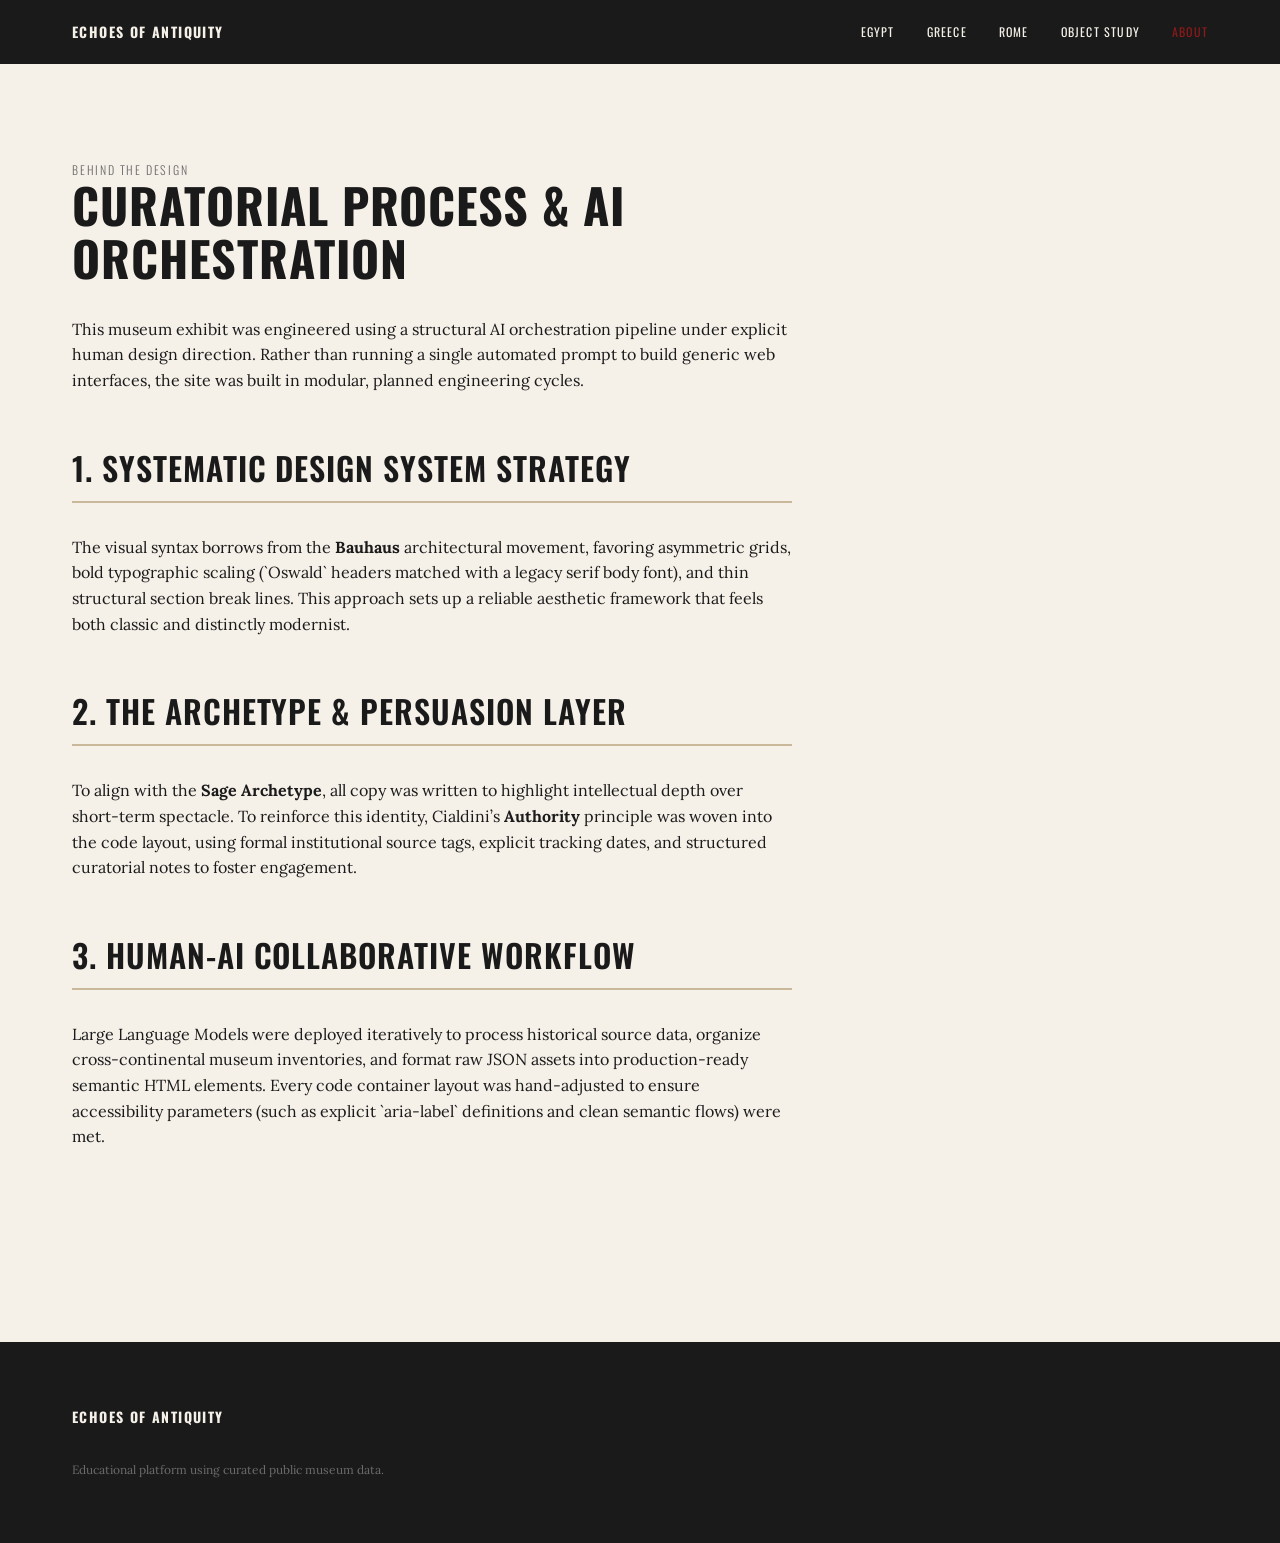
==== about.html @ 0a3157e3 "Add About page with curatorial process details This file contains the HTML structure for the 'About'" ====
<!DOCTYPE html>
<html lang="en">
<head>
  <meta charset="UTF-8" />
  <meta name="viewport" content="width=device-width, initial-scale=1.0" />
  <title>Curatorial Process & Methodologies — Echoes of Antiquity</title>
  <link rel="preconnect" href="https://fonts.googleapis.com" />
  <link rel="preconnect" href="https://fonts.gstatic.com" crossorigin />
  <link href="https://fonts.googleapis.com/css2?family=Oswald:wght@300;400;600;700&family=Lora:ital,wght@0,400;0,700;1,400&display=swap" rel="stylesheet" />
  <link rel="stylesheet" href="styles.css" />
</head>
<body>

  <nav class="site-nav" aria-label="Main navigation">
    <div class="container nav-inner">
      <a href="index.html" class="nav-logo">Echoes of Antiquity</a>
      <ul class="nav-links" role="list">
        <li><a href="egypt.html">Egypt</a></li>
        <li><a href="greece.html">Greece</a></li>
        <li><a href="rome.html">Rome</a></li>
        <li><a href="artifact.html">Object Study</a></li>
        <li><a href="about.html" aria-current="page">About</a></li>
      </ul>
    </div>
  </nav>

  <main class="container" style="padding-block: var(--space-12);">
    <article class="prose-block">
      <p class="wing-card-label">Behind the Design</p>
      <h1 class="hero-headline" style="font-size: var(--text-3xl); margin-bottom: var(--space-4);">Curatorial Process & AI Orchestration</h1>
      
      <p>
        This museum exhibit was engineered using a structural AI orchestration pipeline under explicit human design direction. Rather than running a single automated prompt to build generic web interfaces, the site was built in modular, planned engineering cycles.
      </p>

      <h2 class="section-heading" style="margin-top: var(--space-6);">1. Systematic Design System Strategy</h2>
      <p>
        The visual syntax borrows from the <strong>Bauhaus</strong> architectural movement, favoring asymmetric grids, bold typographic scaling (`Oswald` headers matched with a legacy serif body font), and thin structural section break lines. This approach sets up a reliable aesthetic framework that feels both classic and distinctly modernist.
      </p>

      <h2 class="section-heading" style="margin-top: var(--space-6);">2. The Archetype & Persuasion Layer</h2>
      <p>
        To align with the <strong>Sage Archetype</strong>, all copy was written to highlight intellectual depth over short-term spectacle. To reinforce this identity, Cialdini’s <strong>Authority</strong> principle was woven into the code layout, using formal institutional source tags, explicit tracking dates, and structured curatorial notes to foster engagement.
      </p>

      <h2 class="section-heading" style="margin-top: var(--space-6);">3. Human-AI Collaborative Workflow</h2>
      <p>
        Large Language Models were deployed iteratively to process historical source data, organize cross-continental museum inventories, and format raw JSON assets into production-ready semantic HTML elements. Every code container layout was hand-adjusted to ensure accessibility parameters (such as explicit `aria-label` definitions and clean semantic flows) were met.
      </p>
    </article>
  </main>

  <footer class="site-footer">
    <div class="container footer-inner">
      <p class="footer-name">Echoes of Antiquity</p>
      <p class="footer-disclaimer">Educational platform using curated public museum data.</p>
    </div>
  </footer>

</body>
</html>
---- styles.css ----
/* ================================================================
   Echoes of Antiquity — styles.css
   Bauhaus Design System | Sage Brand | Authority Persuasion
   ================================================================ */

/* ================================================================
   1. DESIGN TOKENS
   ================================================================ */
:root {
  /* Colors */
  --color-background:  #F5F0E8;
  --color-surface:     #FFFFFF;
  --color-primary:     #1A1A1A;
  --color-secondary:   #5C4B32;
  --color-accent:      #8B1A1A;
  --color-rule:        #C9B99A;
  --color-muted:       #6B6B6B;

  /* Type scale */
  --text-xs:    0.75rem;
  --text-sm:    0.875rem;
  --text-base:  1rem;
  --text-lg:    1.25rem;
  --text-xl:    1.5rem;
  --text-2xl:   2rem;
  --text-3xl:   3rem;
  --text-hero:  5rem;

  /* Line heights */
  --leading-tight:  1.1;
  --leading-snug:   1.3;
  --leading-normal: 1.6;
  --leading-loose:  1.8;

  /* Spacing */
  --space-1:   0.5rem;
  --space-2:   1rem;
  --space-3:   1.5rem;
  --space-4:   2rem;
  --space-6:   3rem;
  --space-8:   4rem;
  --space-12:  6rem;
  --space-16:  8rem;
}

/* ================================================================
   2. RESET & BASE
   ================================================================ */
*, *::before, *::after {
  box-sizing: border-box;
  margin: 0;
  padding: 0;
}

html {
  scroll-behavior: smooth;
}

body {
  background-color: var(--color-background);
  color: var(--color-primary);
  font-family: 'Lora', Georgia, serif;
  font-size: var(--text-base);
  line-height: var(--leading-normal);
}

img {
  display: block;
  max-width: 100%;
}

a {
  color: inherit;
  text-decoration: none;
}

ul[role="list"] {
  list-style: none;
}

hr {
  border: none;
  border-top: 1px solid var(--color-rule);
  margin-block: var(--space-6);
}

/* ================================================================
   3. LAYOUT — Container & Grid
   ================================================================ */
.container {
  width: 100%;
  max-width: 1200px;
  margin-inline: auto;
  padding-inline: var(--space-4);
}

/* ================================================================
   4. NAVIGATION
   ================================================================ */
.site-nav {
  background-color: var(--color-primary);
  position: sticky;
  top: 0;
  z-index: 100;
}

.nav-inner {
  display: flex;
  align-items: center;
  justify-content: space-between;
  height: 64px;
}

.nav-logo {
  font-family: 'Oswald', sans-serif;
  font-weight: 700;
  font-size: var(--text-sm);
  letter-spacing: 0.1em;
  text-transform: uppercase;
  color: var(--color-background);
}

.nav-links {
  display: flex;
  gap: var(--space-4);
}

.nav-links a {
  font-family: 'Oswald', sans-serif;
  font-weight: 400;
  font-size: var(--text-xs);
  letter-spacing: 0.1em;
  text-transform: uppercase;
  color: var(--color-background);
  transition: color 0.2s;
}

.nav-links a:hover,
.nav-links a[aria-current="page"] {
  color: var(--color-accent);
}

/* ================================================================
   5. HERO
   ================================================================ */
.hero {
  background-color: var(--color-background);
  border-bottom: 2px solid var(--color-accent);
  padding-top: var(--space-16);
  padding-bottom: var(--space-12);
}

.hero-inner {
  display: grid;
  grid-template-columns: 1fr;
  gap: var(--space-4);
}

.hero-headline {
  font-family: 'Oswald', sans-serif;
  font-weight: 700;
  font-size: var(--text-hero);
  line-height: var(--leading-tight);
  color: var(--color-primary);
  text-transform: uppercase;
  letter-spacing: 0.02em;
}

.hero-subhead {
  font-family: 'Lora', serif;
  font-style: italic;
  font-size: var(--text-lg);
  color: var(--color-secondary);
  max-width: 60ch;
  line-height: var(--leading-loose);
}

/* ================================================================
   6. BUTTONS
   ================================================================ */
.btn-primary {
  display: inline-block;
  font-family: 'Oswald', sans-serif;
  font-weight: 600;
  font-size: var(--text-sm);
  letter-spacing: 0.12em;
  text-transform: uppercase;
  color: var(--color-background);
  background-color: var(--color-accent);
  padding: var(--space-2) var(--space-4);
  border: 2px solid var(--color-accent);
  transition: background-color 0.2s, color 0.2s;
}

.btn-primary:hover {
  background-color: transparent;
  color: var(--color-accent);
}

.btn-secondary {
  display: inline-block;
  font-family: 'Oswald', sans-serif;
  font-weight: 400;
  font-size: var(--text-xs);
  letter-spacing: 0.12em;
  text-transform: uppercase;
  color: var(--color-primary);
  border: 1px solid var(--color-primary);
  padding: var(--space-1) var(--space-3);
  transition: background-color 0.2s, color 0.2s;
}

.btn-secondary:hover {
  background-color: var(--color-primary);
  color: var(--color-background);
}

/* ================================================================
   7. SECTION HEADINGS
   ================================================================ */
.section-heading {
  font-family: 'Oswald', sans-serif;
  font-weight: 600;
  font-size: var(--text-2xl);
  color: var(--color-primary);
  border-bottom: 2px solid var(--color-rule);
  padding-bottom: var(--space-1);
  margin-bottom: var(--space-4);
  text-transform: uppercase;
  letter-spacing: 0.03em;
}

/* ================================================================
   8. PROSE BLOCK (body copy)
   ================================================================ */
.prose-block {
  max-width: 72ch;
}

.prose-block p + p {
  margin-top: var(--space-3);
}

.section-intro {
  padding-block: var(--space-12);
}

/* ================================================================
   9. WING NAVIGATION CARDS
   ================================================================ */
.section-wings {
  padding-block: var(--space-8);
}

.wing-grid {
  display: grid;
  grid-template-columns: repeat(auto-fill, minmax(300px, 1fr));
  gap: var(--space-4);
  margin-top: var(--space-4);
}

.wing-card {
  background-color: var(--color-surface);
  border: 1px solid var(--color-rule);
  display: flex;
  flex-direction: column;
}

.wing-card-image {
  width: 100%;
  aspect-ratio: 4 / 3;
  background-color: var(--color-rule);
}

.wing-card-body {
  padding: var(--space-4);
  display: flex;
  flex-direction: column;
  gap: var(--space-2);
  flex: 1;
}

.wing-card-label {
  font-family: 'Oswald', sans-serif;
  font-weight: 300;
  font-size: var(--text-xs);
  text-transform: uppercase;
  letter-spacing: 0.15em;
  color: var(--color-muted);
}

.wing-card-title {
  font-family: 'Oswald', sans-serif;
  font-weight: 600;
  font-size: var(--text-xl);
  color: var(--color-primary);
  text-transform: uppercase;
}

.wing-card-dates {
  font-family: 'Oswald', sans-serif;
  font-weight: 300;
  font-size: var(--text-xs);
  text-transform: uppercase;
  letter-spacing: 0.1em;
  color: var(--color-muted);
}

.wing-card-desc {
  font-family: 'Lora', serif;
  font-size: var(--text-sm);
  color: var(--color-secondary);
  line-height: var(--leading-normal);
  flex: 1;
}

/* ================================================================
   10. CURATOR'S NOTE — AUTHORITY SIGNAL
   ================================================================ */
.section-curator {
  padding-block: var(--space-8);
}

.curator-note {
  border-left: 4px solid var(--color-accent);
  padding-left: var(--space-4);
  max-width: 72ch;
}

.curator-note p {
  font-family: 'Lora', serif;
  font-style: italic;
  font-size: var(--text-lg);
  color: var(--color-secondary);
  line-height: var(--leading-loose);
}

.curator-note footer {
  margin-top: var(--space-2);
}

.curator-note cite {
  font-family: 'Oswald', sans-serif;
  font-weight: 300;
  font-size: var(--text-xs);
  text-transform: uppercase;
  letter-spacing: 0.12em;
  color: var(--color-muted);
  font-style: normal;
}

/* ================================================================
   11. WING HERO BANNER (used on egypt/greece/rome pages)
   ================================================================ */
.wing-hero {
  background-color: var(--color-primary);
  border-left: 6px solid var(--color-accent);
  padding-block: var(--space-12);
}

.wing-hero-inner {
  display: flex;
  flex-direction: column;
  gap: var(--space-2);
}

.wing-hero-label {
  font-family: 'Oswald', sans-serif;
  font-weight: 300;
  font-size: var(--text-xs);
  text-transform: uppercase;
  letter-spacing: 0.2em;
  color: var(--color-rule);
}

.wing-hero-title {
  font-family: 'Oswald', sans-serif;
  font-weight: 700;
  font-size: var(--text-3xl);
  text-transform: uppercase;
  color: var(--color-background);
  line-height: var(--leading-tight);
}

.wing-hero-dates {
  font-family: 'Oswald', sans-serif;
  font-weight: 300;
  font-size: var(--text-sm);
  text-transform: uppercase;
  letter-spacing: 0.2em;
  color: var(--color-rule);
}

.wing-hero-thesis {
  font-family: 'Lora', serif;
  font-style: italic;
  font-size: var(--text-lg);
  color: var(--color-rule);
  max-width: 55ch;
  line-height: var(--leading-loose);
  margin-top: var(--space-2);
}

/* ================================================================
   12. ARTIFACT CARDS
   ================================================================ */
.artifact-grid {
  display: grid;
  grid-template-columns: repeat(auto-fill, minmax(280px, 1fr));
  gap: var(--space-4);
  margin-top: var(--space-4);
}

.artifact-card {
  background-color: var(--color-surface);
  border: 1px solid var(--color-rule);
  display: flex;
  flex-direction: column;
}

.artifact-card-image {
  width: 100%;
  aspect-ratio: 4 / 3;
  background-color: var(--color-rule);
}

.artifact-card-body {
  padding: var(--space-4);
  display: flex;
  flex-direction: column;
  gap: var(--space-1);
}

.artifact-name {
  font-family: 'Oswald', sans-serif;
  font-weight: 600;
  font-size: var(--text-xl);
  color: var(--color-primary);
}

.artifact-period {
  font-family: 'Oswald', sans-serif;
  font-weight: 300;
  font-size: var(--text-xs);
  text-transform: uppercase;
  letter-spacing: 0.12em;
  color: var(--color-muted);
}

.artifact-meta {
  font-family: 'Lora', serif;
  font-size: var(--text-sm);
  color: var(--color-secondary);
  margin-top: var(--space-1);
}

.artifact-desc {
  font-family: 'Lora', serif;
  font-size: var(--text-base);
  color: var(--color-primary);
  line-height: var(--leading-normal);
  margin-top: var(--space-2);
}

.artifact-institution {
  font-family: 'Oswald', sans-serif;
  font-weight: 300;
  font-size: var(--text-xs);
  text-transform: uppercase;
  letter-spacing: 0.1em;
  color: var(--color-muted);
  margin-top: var(--space-2);
  border-top: 1px solid var(--color-rule);
  padding-top: var(--space-2);
}

/* ================================================================
   13. FOOTER
   ================================================================ */
.site-footer {
  background-color: var(--color-primary);
  padding-block: var(--space-8);
  margin-top: var(--space-12);
}

.footer-inner {
  display: flex;
  flex-direction: column;
  gap: var(--space-4);
}

.footer-name {
  font-family: 'Oswald', sans-serif;
  font-weight: 700;
  font-size: var(--text-sm);
  text-transform: uppercase;
  letter-spacing: 0.1em;
  color: var(--color-background);
}

.footer-links {
  display: flex;
  flex-wrap: wrap;
  gap: var(--space-3);
}

.footer-links a {
  font-family: 'Oswald', sans-serif;
  font-weight: 300;
  font-size: var(--text-xs);
  text-transform: uppercase;
  letter-spacing: 0.1em;
  color: var(--color-rule);
  transition: color 0.2s;
}

.footer-links a:hover {
  color: var(--color-background);
}

.footer-disclaimer {
  font-family: 'Lora', serif;
  font-size: var(--text-xs);
  color: var(--color-muted);
  max-width: 60ch;
  line-height: var(--leading-normal);
}

/* ================================================================
   14. RESPONSIVE
   ================================================================ */
@media (max-width: 640px) {
  .hero-headline {
    font-size: var(--text-3xl);
  }

  .nav-links {
    gap: var(--space-2);
  }

  .wing-grid,
  .artifact-grid {
    grid-template-columns: 1fr;
  }

  .wing-hero-title {
    font-size: var(--text-2xl);
  }
}
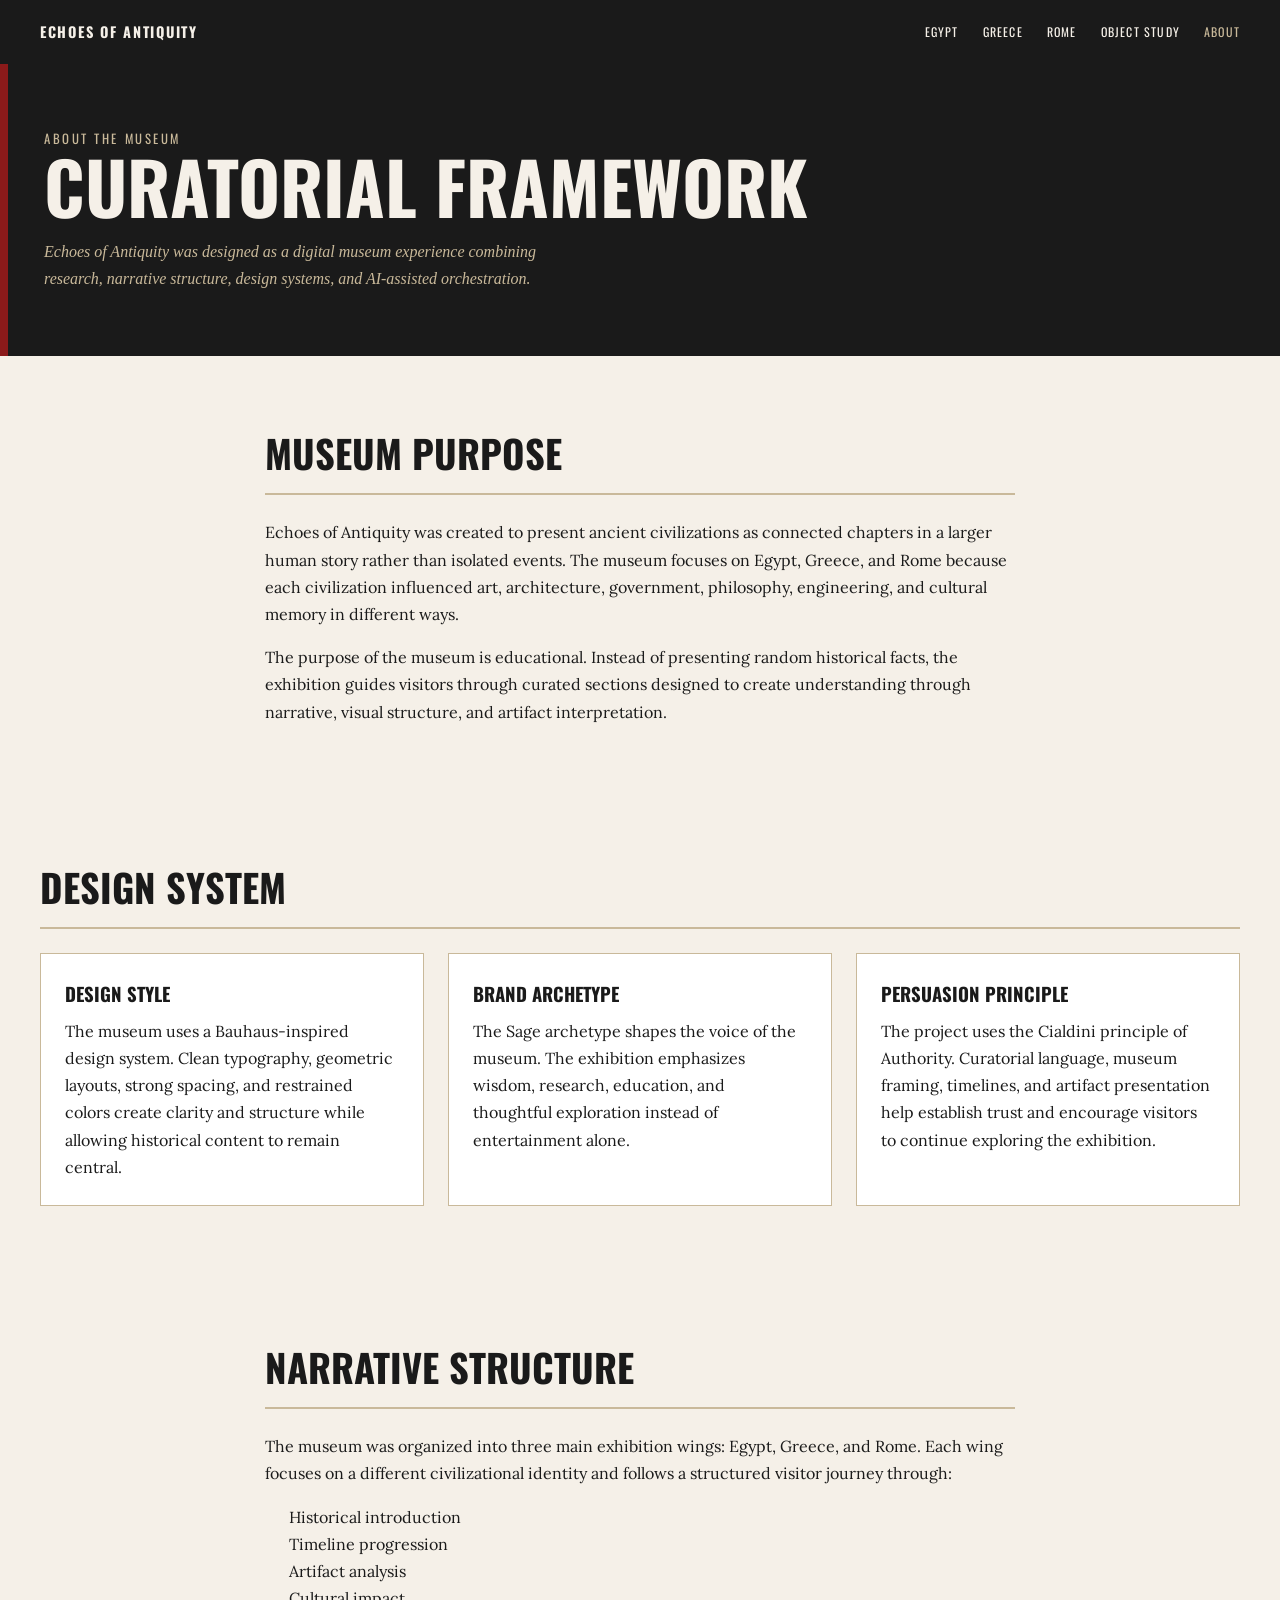
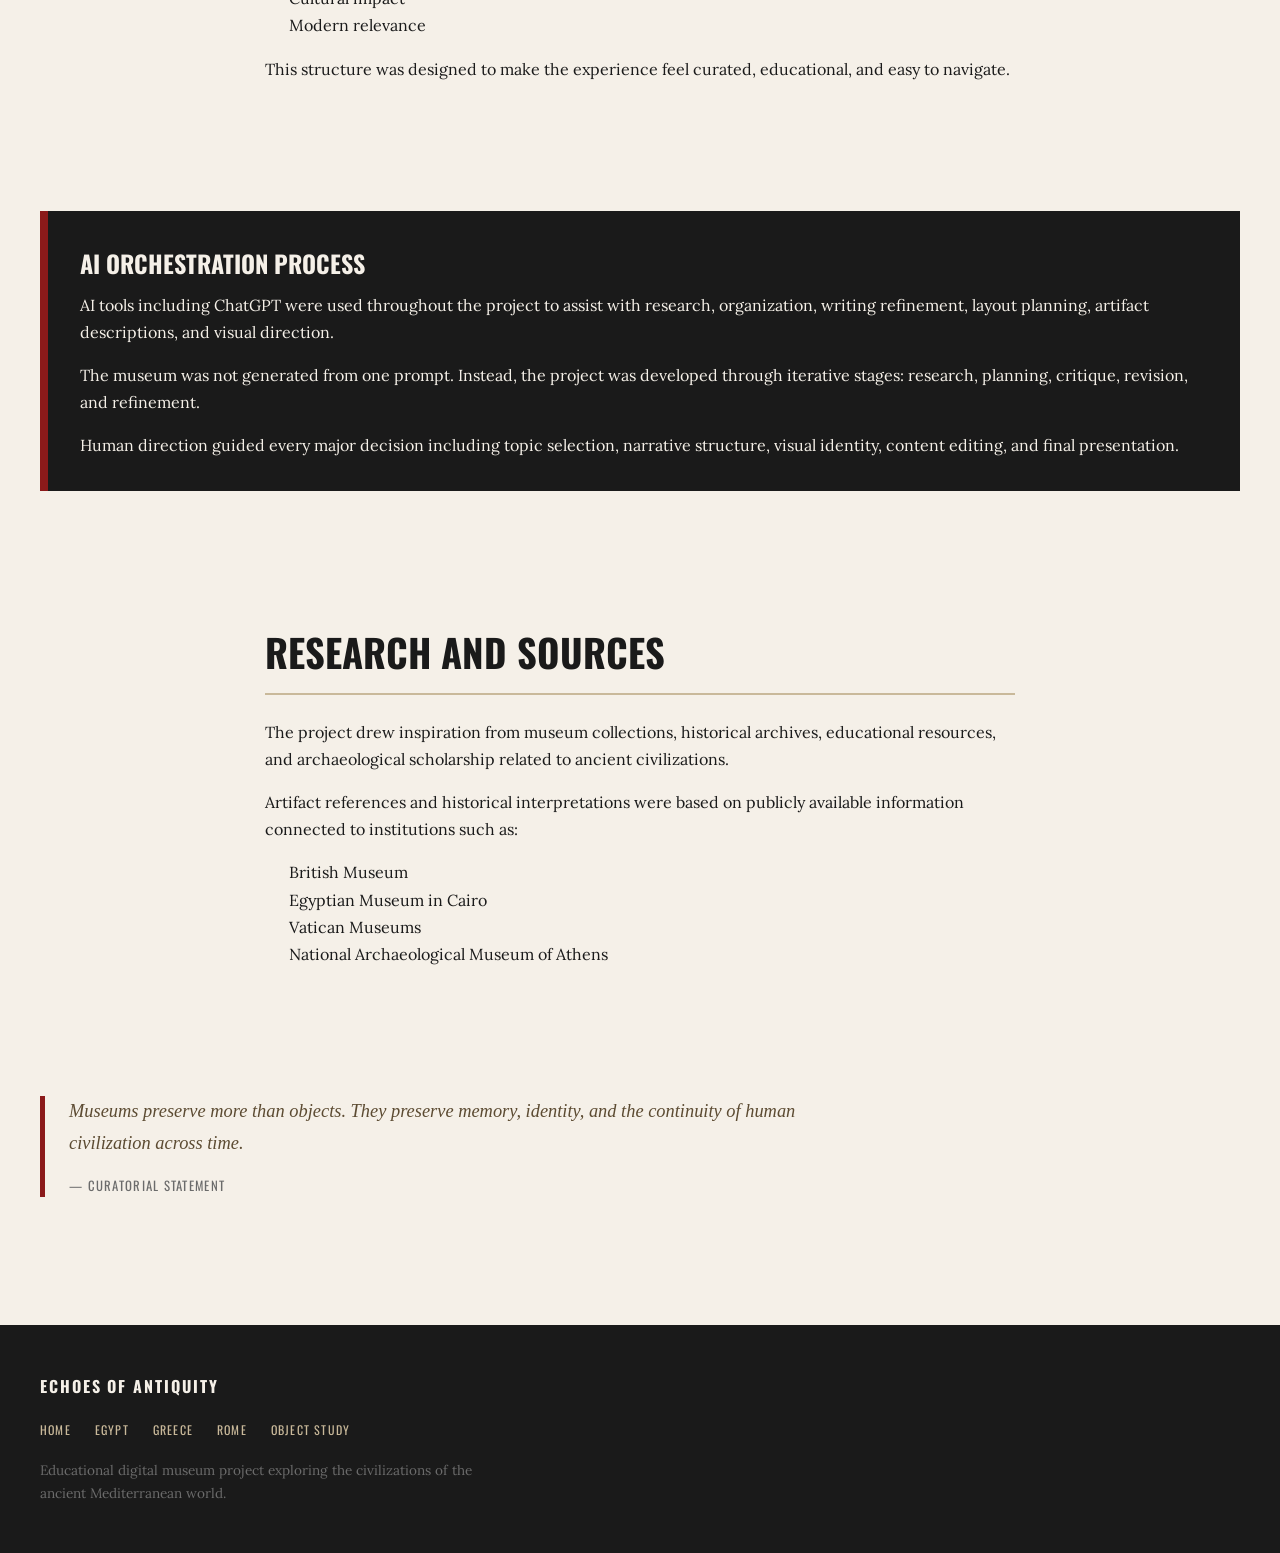
==== commit 367f3c21: "Update title and footer content in about.html" ====
--- a/about.html
+++ b/about.html
@@ -1,60 +1,297 @@
+<!-- about.html -->
 <!DOCTYPE html>
 <html lang="en">
 <head>
   <meta charset="UTF-8" />
   <meta name="viewport" content="width=device-width, initial-scale=1.0" />
-  <title>Curatorial Process & Methodologies — Echoes of Antiquity</title>
+
+  <title>About the Museum — Echoes of Antiquity</title>
+
   <link rel="preconnect" href="https://fonts.googleapis.com" />
   <link rel="preconnect" href="https://fonts.gstatic.com" crossorigin />
+
   <link href="https://fonts.googleapis.com/css2?family=Oswald:wght@300;400;600;700&family=Lora:ital,wght@0,400;0,700;1,400&display=swap" rel="stylesheet" />
+
   <link rel="stylesheet" href="styles.css" />
 </head>
+
 <body>
 
-  <nav class="site-nav" aria-label="Main navigation">
+  <nav class="site-nav">
+
     <div class="container nav-inner">
-      <a href="index.html" class="nav-logo">Echoes of Antiquity</a>
-      <ul class="nav-links" role="list">
+
+      <a href="index.html" class="nav-logo">
+        Echoes of Antiquity
+      </a>
+
+      <ul class="nav-links">
         <li><a href="egypt.html">Egypt</a></li>
         <li><a href="greece.html">Greece</a></li>
         <li><a href="rome.html">Rome</a></li>
         <li><a href="artifact.html">Object Study</a></li>
         <li><a href="about.html" aria-current="page">About</a></li>
       </ul>
+
     </div>
+
   </nav>
 
-  <main class="container" style="padding-block: var(--space-12);">
-    <article class="prose-block">
-      <p class="wing-card-label">Behind the Design</p>
-      <h1 class="hero-headline" style="font-size: var(--text-3xl); margin-bottom: var(--space-4);">Curatorial Process & AI Orchestration</h1>
-      
-      <p>
-        This museum exhibit was engineered using a structural AI orchestration pipeline under explicit human design direction. Rather than running a single automated prompt to build generic web interfaces, the site was built in modular, planned engineering cycles.
-      </p>
-
-      <h2 class="section-heading" style="margin-top: var(--space-6);">1. Systematic Design System Strategy</h2>
-      <p>
-        The visual syntax borrows from the <strong>Bauhaus</strong> architectural movement, favoring asymmetric grids, bold typographic scaling (`Oswald` headers matched with a legacy serif body font), and thin structural section break lines. This approach sets up a reliable aesthetic framework that feels both classic and distinctly modernist.
-      </p>
-
-      <h2 class="section-heading" style="margin-top: var(--space-6);">2. The Archetype & Persuasion Layer</h2>
-      <p>
-        To align with the <strong>Sage Archetype</strong>, all copy was written to highlight intellectual depth over short-term spectacle. To reinforce this identity, Cialdini’s <strong>Authority</strong> principle was woven into the code layout, using formal institutional source tags, explicit tracking dates, and structured curatorial notes to foster engagement.
-      </p>
-
-      <h2 class="section-heading" style="margin-top: var(--space-6);">3. Human-AI Collaborative Workflow</h2>
-      <p>
-        Large Language Models were deployed iteratively to process historical source data, organize cross-continental museum inventories, and format raw JSON assets into production-ready semantic HTML elements. Every code container layout was hand-adjusted to ensure accessibility parameters (such as explicit `aria-label` definitions and clean semantic flows) were met.
-      </p>
-    </article>
+  <header class="wing-hero">
+
+    <div class="container">
+
+      <p class="wing-hero-label">
+        About the Museum
+      </p>
+
+      <h1 class="wing-hero-title">
+        Curatorial Framework
+      </h1>
+
+      <p class="wing-hero-thesis">
+        Echoes of Antiquity was designed as a digital museum experience
+        combining research, narrative structure, design systems,
+        and AI-assisted orchestration.
+      </p>
+
+    </div>
+
+  </header>
+
+  <main>
+
+    <section>
+
+      <div class="container prose-block">
+
+        <h2 class="section-heading">
+          Museum Purpose
+        </h2>
+
+        <p>
+          Echoes of Antiquity was created to present ancient civilizations
+          as connected chapters in a larger human story rather than isolated events.
+          The museum focuses on Egypt, Greece, and Rome because each civilization
+          influenced art, architecture, government, philosophy,
+          engineering, and cultural memory in different ways.
+        </p>
+
+        <p>
+          The purpose of the museum is educational.
+          Instead of presenting random historical facts,
+          the exhibition guides visitors through curated sections
+          designed to create understanding through narrative,
+          visual structure, and artifact interpretation.
+        </p>
+
+      </div>
+
+    </section>
+
+    <section>
+
+      <div class="container">
+
+        <h2 class="section-heading">
+          Design System
+        </h2>
+
+        <div class="process-grid">
+
+          <div class="process-card">
+
+            <h3>
+              Design Style
+            </h3>
+
+            <p>
+              The museum uses a Bauhaus-inspired design system.
+              Clean typography, geometric layouts, strong spacing,
+              and restrained colors create clarity and structure
+              while allowing historical content to remain central.
+            </p>
+
+          </div>
+
+          <div class="process-card">
+
+            <h3>
+              Brand Archetype
+            </h3>
+
+            <p>
+              The Sage archetype shapes the voice of the museum.
+              The exhibition emphasizes wisdom, research, education,
+              and thoughtful exploration instead of entertainment alone.
+            </p>
+
+          </div>
+
+          <div class="process-card">
+
+            <h3>
+              Persuasion Principle
+            </h3>
+
+            <p>
+              The project uses the Cialdini principle of Authority.
+              Curatorial language, museum framing, timelines,
+              and artifact presentation help establish trust
+              and encourage visitors to continue exploring the exhibition.
+            </p>
+
+          </div>
+
+        </div>
+
+      </div>
+
+    </section>
+
+    <section>
+
+      <div class="container prose-block">
+
+        <h2 class="section-heading">
+          Narrative Structure
+        </h2>
+
+        <p>
+          The museum was organized into three main exhibition wings:
+          Egypt, Greece, and Rome.
+          Each wing focuses on a different civilizational identity
+          and follows a structured visitor journey through:
+        </p>
+
+        <ul style="margin-top: 1rem; padding-left: 1.5rem;">
+          <li>Historical introduction</li>
+          <li>Timeline progression</li>
+          <li>Artifact analysis</li>
+          <li>Cultural impact</li>
+          <li>Modern relevance</li>
+        </ul>
+
+        <p style="margin-top: 1rem;">
+          This structure was designed to make the experience feel curated,
+          educational, and easy to navigate.
+        </p>
+
+      </div>
+
+    </section>
+
+    <section>
+
+      <div class="container">
+
+        <div class="callout">
+
+          <h2>
+            AI Orchestration Process
+          </h2>
+
+          <p>
+            AI tools including ChatGPT were used throughout the project
+            to assist with research, organization, writing refinement,
+            layout planning, artifact descriptions, and visual direction.
+          </p>
+
+          <p style="margin-top: 1rem;">
+            The museum was not generated from one prompt.
+            Instead, the project was developed through iterative stages:
+            research, planning, critique, revision, and refinement.
+          </p>
+
+          <p style="margin-top: 1rem;">
+            Human direction guided every major decision including
+            topic selection, narrative structure, visual identity,
+            content editing, and final presentation.
+          </p>
+
+        </div>
+
+      </div>
+
+    </section>
+
+    <section>
+
+      <div class="container prose-block">
+
+        <h2 class="section-heading">
+          Research and Sources
+        </h2>
+
+        <p>
+          The project drew inspiration from museum collections,
+          historical archives, educational resources,
+          and archaeological scholarship related to ancient civilizations.
+        </p>
+
+        <p>
+          Artifact references and historical interpretations were based on
+          publicly available information connected to institutions such as:
+        </p>
+
+        <ul style="margin-top: 1rem; padding-left: 1.5rem;">
+          <li>British Museum</li>
+          <li>Egyptian Museum in Cairo</li>
+          <li>Vatican Museums</li>
+          <li>National Archaeological Museum of Athens</li>
+        </ul>
+
+      </div>
+
+    </section>
+
+    <section>
+
+      <div class="container">
+
+        <blockquote class="curator-note">
+
+          <p>
+            Museums preserve more than objects.
+            They preserve memory, identity, and the continuity
+            of human civilization across time.
+          </p>
+
+          <footer>
+            — Curatorial Statement
+          </footer>
+
+        </blockquote>
+
+      </div>
+
+    </section>
+
   </main>
 
   <footer class="site-footer">
+
     <div class="container footer-inner">
-      <p class="footer-name">Echoes of Antiquity</p>
-      <p class="footer-disclaimer">Educational platform using curated public museum data.</p>
+
+      <p class="footer-name">
+        Echoes of Antiquity
+      </p>
+
+      <ul class="footer-links">
+        <li><a href="index.html">Home</a></li>
+        <li><a href="egypt.html">Egypt</a></li>
+        <li><a href="greece.html">Greece</a></li>
+        <li><a href="rome.html">Rome</a></li>
+        <li><a href="artifact.html">Object Study</a></li>
+      </ul>
+
+      <p class="footer-disclaimer">
+        Educational digital museum project exploring the civilizations
+        of the ancient Mediterranean world.
+      </p>
+
     </div>
+
   </footer>
 
 </body>
--- a/styles.css
+++ b/styles.css
@@ -1,55 +1,29 @@
-/* ================================================================
-   Echoes of Antiquity — styles.css
-   Bauhaus Design System | Sage Brand | Authority Persuasion
-   ================================================================ */
-
-/* ================================================================
-   1. DESIGN TOKENS
-   ================================================================ */
+/* styles.css */
 :root {
-  /* Colors */
-  --color-background:  #F5F0E8;
-  --color-surface:     #FFFFFF;
-  --color-primary:     #1A1A1A;
-  --color-secondary:   #5C4B32;
-  --color-accent:      #8B1A1A;
-  --color-rule:        #C9B99A;
-  --color-muted:       #6B6B6B;
-
-  /* Type scale */
-  --text-xs:    0.75rem;
-  --text-sm:    0.875rem;
-  --text-base:  1rem;
-  --text-lg:    1.25rem;
-  --text-xl:    1.5rem;
-  --text-2xl:   2rem;
-  --text-3xl:   3rem;
-  --text-hero:  5rem;
-
-  /* Line heights */
-  --leading-tight:  1.1;
-  --leading-snug:   1.3;
-  --leading-normal: 1.6;
-  --leading-loose:  1.8;
-
-  /* Spacing */
-  --space-1:   0.5rem;
-  --space-2:   1rem;
-  --space-3:   1.5rem;
-  --space-4:   2rem;
-  --space-6:   3rem;
-  --space-8:   4rem;
-  --space-12:  6rem;
-  --space-16:  8rem;
-}
-
-/* ================================================================
-   2. RESET & BASE
-   ================================================================ */
-*, *::before, *::after {
-  box-sizing: border-box;
+  --color-background: #f5f0e8;
+  --color-surface: #ffffff;
+  --color-primary: #1a1a1a;
+  --color-secondary: #5c4b32;
+  --color-accent: #8b1a1a;
+  --color-rule: #c9b99a;
+  --color-muted: #6b6b6b;
+
+  --font-heading: "Oswald", sans-serif;
+  --font-body: "Lora", Georgia, serif;
+
+  --space-1: 0.5rem;
+  --space-2: 1rem;
+  --space-3: 1.5rem;
+  --space-4: 2rem;
+  --space-6: 3rem;
+  --space-8: 4rem;
+  --space-12: 6rem;
+}
+
+* {
   margin: 0;
   padding: 0;
+  box-sizing: border-box;
 }
 
 html {
@@ -57,16 +31,16 @@
 }
 
 body {
-  background-color: var(--color-background);
+  background: var(--color-background);
   color: var(--color-primary);
-  font-family: 'Lora', Georgia, serif;
-  font-size: var(--text-base);
-  line-height: var(--leading-normal);
+  font-family: var(--font-body);
+  font-size: 1rem;
+  line-height: 1.7;
 }
 
 img {
+  max-width: 100%;
   display: block;
-  max-width: 100%;
 }
 
 a {
@@ -74,428 +48,377 @@
   text-decoration: none;
 }
 
-ul[role="list"] {
+ul {
   list-style: none;
 }
 
-hr {
-  border: none;
-  border-top: 1px solid var(--color-rule);
-  margin-block: var(--space-6);
-}
-
-/* ================================================================
-   3. LAYOUT — Container & Grid
-   ================================================================ */
 .container {
-  width: 100%;
-  max-width: 1200px;
+  width: min(100% - 2rem, 1200px);
   margin-inline: auto;
-  padding-inline: var(--space-4);
-}
-
-/* ================================================================
-   4. NAVIGATION
-   ================================================================ */
+}
+
+/* NAV */
 .site-nav {
-  background-color: var(--color-primary);
+  background: var(--color-primary);
   position: sticky;
   top: 0;
   z-index: 100;
 }
 
 .nav-inner {
+  min-height: 64px;
   display: flex;
   align-items: center;
   justify-content: space-between;
-  height: 64px;
+  gap: var(--space-2);
 }
 
 .nav-logo {
-  font-family: 'Oswald', sans-serif;
+  font-family: var(--font-heading);
+  color: var(--color-background);
   font-weight: 700;
-  font-size: var(--text-sm);
-  letter-spacing: 0.1em;
-  text-transform: uppercase;
-  color: var(--color-background);
+  text-transform: uppercase;
+  letter-spacing: 0.12em;
+  font-size: 0.9rem;
 }
 
 .nav-links {
   display: flex;
-  gap: var(--space-4);
+  gap: var(--space-3);
+  flex-wrap: wrap;
 }
 
 .nav-links a {
-  font-family: 'Oswald', sans-serif;
-  font-weight: 400;
-  font-size: var(--text-xs);
+  font-family: var(--font-heading);
+  color: var(--color-background);
+  text-transform: uppercase;
   letter-spacing: 0.1em;
-  text-transform: uppercase;
-  color: var(--color-background);
-  transition: color 0.2s;
+  font-size: 0.75rem;
 }
 
 .nav-links a:hover,
 .nav-links a[aria-current="page"] {
+  color: var(--color-rule);
+}
+
+/* HERO */
+.hero {
+  padding: var(--space-12) 0;
+  border-bottom: 3px solid var(--color-accent);
+}
+
+.hero-inner {
+  max-width: 900px;
+}
+
+.eyebrow {
+  font-family: var(--font-heading);
+  text-transform: uppercase;
+  letter-spacing: 0.2em;
   color: var(--color-accent);
-}
-
-/* ================================================================
-   5. HERO
-   ================================================================ */
-.hero {
-  background-color: var(--color-background);
-  border-bottom: 2px solid var(--color-accent);
-  padding-top: var(--space-16);
-  padding-bottom: var(--space-12);
-}
-
-.hero-inner {
-  display: grid;
-  grid-template-columns: 1fr;
-  gap: var(--space-4);
+  margin-bottom: var(--space-2);
+  font-size: 0.8rem;
 }
 
 .hero-headline {
-  font-family: 'Oswald', sans-serif;
-  font-weight: 700;
-  font-size: var(--text-hero);
-  line-height: var(--leading-tight);
-  color: var(--color-primary);
-  text-transform: uppercase;
+  font-family: var(--font-heading);
+  text-transform: uppercase;
+  font-size: clamp(3rem, 8vw, 5.5rem);
+  line-height: 1;
   letter-spacing: 0.02em;
 }
 
 .hero-subhead {
-  font-family: 'Lora', serif;
+  max-width: 68ch;
+  margin: var(--space-3) 0;
+  font-size: 1.2rem;
   font-style: italic;
-  font-size: var(--text-lg);
   color: var(--color-secondary);
-  max-width: 60ch;
-  line-height: var(--leading-loose);
-}
-
-/* ================================================================
-   6. BUTTONS
-   ================================================================ */
-.btn-primary {
-  display: inline-block;
-  font-family: 'Oswald', sans-serif;
-  font-weight: 600;
-  font-size: var(--text-sm);
-  letter-spacing: 0.12em;
-  text-transform: uppercase;
-  color: var(--color-background);
-  background-color: var(--color-accent);
-  padding: var(--space-2) var(--space-4);
-  border: 2px solid var(--color-accent);
-  transition: background-color 0.2s, color 0.2s;
-}
-
-.btn-primary:hover {
-  background-color: transparent;
-  color: var(--color-accent);
-}
-
+}
+
+/* BUTTONS */
+.btn-primary,
 .btn-secondary {
   display: inline-block;
-  font-family: 'Oswald', sans-serif;
-  font-weight: 400;
-  font-size: var(--text-xs);
+  font-family: var(--font-heading);
+  text-transform: uppercase;
   letter-spacing: 0.12em;
-  text-transform: uppercase;
-  color: var(--color-primary);
+  transition: 0.2s ease;
+}
+
+.btn-primary {
+  background: var(--color-accent);
+  color: var(--color-background);
+  padding: 0.9rem 1.6rem;
+  border: 2px solid var(--color-accent);
+}
+
+.btn-primary:hover {
+  background: transparent;
+  color: var(--color-accent);
+}
+
+.btn-secondary {
   border: 1px solid var(--color-primary);
-  padding: var(--space-1) var(--space-3);
-  transition: background-color 0.2s, color 0.2s;
+  padding: 0.55rem 1rem;
+  font-size: 0.75rem;
+  margin-top: auto;
 }
 
 .btn-secondary:hover {
-  background-color: var(--color-primary);
-  color: var(--color-background);
-}
-
-/* ================================================================
-   7. SECTION HEADINGS
-   ================================================================ */
+  background: var(--color-primary);
+  color: var(--color-background);
+}
+
+/* SECTIONS */
+section {
+  padding: var(--space-8) 0;
+}
+
 .section-heading {
-  font-family: 'Oswald', sans-serif;
-  font-weight: 600;
-  font-size: var(--text-2xl);
-  color: var(--color-primary);
+  font-family: var(--font-heading);
+  text-transform: uppercase;
+  font-size: clamp(1.8rem, 4vw, 2.4rem);
   border-bottom: 2px solid var(--color-rule);
   padding-bottom: var(--space-1);
-  margin-bottom: var(--space-4);
-  text-transform: uppercase;
-  letter-spacing: 0.03em;
-}
-
-/* ================================================================
-   8. PROSE BLOCK (body copy)
-   ================================================================ */
+  margin-bottom: var(--space-3);
+}
+
 .prose-block {
-  max-width: 72ch;
+  max-width: 75ch;
 }
 
 .prose-block p + p {
-  margin-top: var(--space-3);
-}
-
-.section-intro {
-  padding-block: var(--space-12);
-}
-
-/* ================================================================
-   9. WING NAVIGATION CARDS
-   ================================================================ */
-.section-wings {
-  padding-block: var(--space-8);
-}
-
-.wing-grid {
+  margin-top: var(--space-2);
+}
+
+/* WING CARDS */
+.wing-grid,
+.artifact-grid,
+.process-grid {
   display: grid;
-  grid-template-columns: repeat(auto-fill, minmax(300px, 1fr));
-  gap: var(--space-4);
-  margin-top: var(--space-4);
-}
-
-.wing-card {
-  background-color: var(--color-surface);
+  grid-template-columns: repeat(3, 1fr);
+  gap: var(--space-3);
+}
+
+.wing-card,
+.artifact-card,
+.process-card {
+  background: var(--color-surface);
   border: 1px solid var(--color-rule);
   display: flex;
   flex-direction: column;
 }
 
-.wing-card-image {
-  width: 100%;
-  aspect-ratio: 4 / 3;
-  background-color: var(--color-rule);
-}
-
-.wing-card-body {
+.wing-card-image,
+.artifact-card-image {
+  min-height: 230px;
+  background-size: cover;
+  background-position: center;
+  border-bottom: 1px solid var(--color-rule);
+}
+
+.wing-card-body,
+.artifact-card-body,
+.process-card {
+  padding: var(--space-3);
+}
+
+.wing-card-label,
+.artifact-period,
+.artifact-institution {
+  font-family: var(--font-heading);
+  text-transform: uppercase;
+  letter-spacing: 0.14em;
+  color: var(--color-muted);
+  font-size: 0.75rem;
+}
+
+.wing-card-title,
+.artifact-name {
+  font-family: var(--font-heading);
+  text-transform: uppercase;
+  font-size: 1.8rem;
+  margin-top: 0.25rem;
+}
+
+.wing-card-dates {
+  font-family: var(--font-heading);
+  color: var(--color-muted);
+  font-size: 0.8rem;
+  text-transform: uppercase;
+  letter-spacing: 0.1em;
+  margin-bottom: var(--space-1);
+}
+
+.wing-card-desc,
+.artifact-desc,
+.artifact-meta {
+  color: var(--color-secondary);
+  margin-bottom: var(--space-2);
+}
+
+/* IMAGE PLACEHOLDERS */
+.egypt-img {
+  background-image:
+    linear-gradient(rgba(0,0,0,0.2), rgba(0,0,0,0.2)),
+    url("https://images.unsplash.com/photo-1503177119275-0aa32b3a9368?auto=format&fit=crop&w=1200&q=80");
+}
+
+.greece-img {
+  background-image:
+    linear-gradient(rgba(0,0,0,0.15), rgba(0,0,0,0.15)),
+    url("https://images.unsplash.com/photo-1603565816030-6b389eeb23cb?auto=format&fit=crop&w=1200&q=80");
+}
+
+.rome-img {
+  background-image:
+    linear-gradient(rgba(0,0,0,0.18), rgba(0,0,0,0.18)),
+    url("https://images.unsplash.com/photo-1552832230-c0197dd311b5?auto=format&fit=crop&w=1200&q=80");
+}
+
+.rosetta-img {
+  background-image:
+    linear-gradient(rgba(0,0,0,0.1), rgba(0,0,0,0.1)),
+    url("https://upload.wikimedia.org/wikipedia/commons/2/23/Rosetta_Stone.JPG");
+}
+
+.parthenon-img {
+  background-image:
+    linear-gradient(rgba(0,0,0,0.1), rgba(0,0,0,0.1)),
+    url("https://upload.wikimedia.org/wikipedia/commons/d/da/The_Parthenon_in_Athens.jpg");
+}
+
+.colosseum-img {
+  background-image:
+    linear-gradient(rgba(0,0,0,0.1), rgba(0,0,0,0.1)),
+    url("https://upload.wikimedia.org/wikipedia/commons/d/de/Colosseo_2020.jpg");
+}
+
+/* WING HERO */
+.wing-hero {
+  background: var(--color-primary);
+  color: var(--color-background);
+  padding: var(--space-8) 0;
+  border-left: 8px solid var(--color-accent);
+}
+
+.wing-hero-label {
+  font-family: var(--font-heading);
+  text-transform: uppercase;
+  letter-spacing: 0.2em;
+  color: var(--color-rule);
+  font-size: 0.8rem;
+}
+
+.wing-hero-title {
+  font-family: var(--font-heading);
+  text-transform: uppercase;
+  font-size: clamp(2.5rem, 7vw, 4.5rem);
+  line-height: 1;
+}
+
+.wing-hero-dates {
+  font-family: var(--font-heading);
+  text-transform: uppercase;
+  letter-spacing: 0.15em;
+  color: var(--color-rule);
+  margin-top: var(--space-1);
+}
+
+.wing-hero-thesis {
+  max-width: 65ch;
+  margin-top: var(--space-2);
+  font-style: italic;
+  color: var(--color-rule);
+}
+
+/* TIMELINE */
+.timeline {
+  border-left: 4px solid var(--color-accent);
+  padding-left: var(--space-3);
+  max-width: 800px;
+}
+
+.timeline-item {
+  margin-bottom: var(--space-3);
+}
+
+.timeline-date {
+  font-family: var(--font-heading);
+  color: var(--color-accent);
+  text-transform: uppercase;
+  letter-spacing: 0.1em;
+  font-size: 0.85rem;
+}
+
+.timeline-title {
+  font-family: var(--font-heading);
+  text-transform: uppercase;
+  font-size: 1.4rem;
+}
+
+/* CURATOR NOTE */
+.curator-note {
+  max-width: 800px;
+  border-left: 5px solid var(--color-accent);
+  padding-left: var(--space-3);
+}
+
+.curator-note p {
+  font-size: 1.15rem;
+  font-style: italic;
+  color: var(--color-secondary);
+}
+
+.curator-note footer {
+  margin-top: var(--space-2);
+  font-family: var(--font-heading);
+  text-transform: uppercase;
+  letter-spacing: 0.1em;
+  color: var(--color-muted);
+  font-size: 0.8rem;
+}
+
+/* ABOUT / PROCESS */
+.process-card h3 {
+  font-family: var(--font-heading);
+  text-transform: uppercase;
+  margin-bottom: var(--space-1);
+}
+
+.callout {
+  background: var(--color-primary);
+  color: var(--color-background);
   padding: var(--space-4);
+  border-left: 8px solid var(--color-accent);
+}
+
+.callout h2 {
+  font-family: var(--font-heading);
+  text-transform: uppercase;
+  margin-bottom: var(--space-1);
+}
+
+/* FOOTER */
+.site-footer {
+  background: var(--color-primary);
+  color: var(--color-background);
+  padding: var(--space-6) 0;
+  margin-top: var(--space-8);
+}
+
+.footer-inner {
   display: flex;
   flex-direction: column;
   gap: var(--space-2);
-  flex: 1;
-}
-
-.wing-card-label {
-  font-family: 'Oswald', sans-serif;
-  font-weight: 300;
-  font-size: var(--text-xs);
-  text-transform: uppercase;
-  letter-spacing: 0.15em;
-  color: var(--color-muted);
-}
-
-.wing-card-title {
-  font-family: 'Oswald', sans-serif;
-  font-weight: 600;
-  font-size: var(--text-xl);
-  color: var(--color-primary);
-  text-transform: uppercase;
-}
-
-.wing-card-dates {
-  font-family: 'Oswald', sans-serif;
-  font-weight: 300;
-  font-size: var(--text-xs);
-  text-transform: uppercase;
-  letter-spacing: 0.1em;
-  color: var(--color-muted);
-}
-
-.wing-card-desc {
-  font-family: 'Lora', serif;
-  font-size: var(--text-sm);
-  color: var(--color-secondary);
-  line-height: var(--leading-normal);
-  flex: 1;
-}
-
-/* ================================================================
-   10. CURATOR'S NOTE — AUTHORITY SIGNAL
-   ================================================================ */
-.section-curator {
-  padding-block: var(--space-8);
-}
-
-.curator-note {
-  border-left: 4px solid var(--color-accent);
-  padding-left: var(--space-4);
-  max-width: 72ch;
-}
-
-.curator-note p {
-  font-family: 'Lora', serif;
-  font-style: italic;
-  font-size: var(--text-lg);
-  color: var(--color-secondary);
-  line-height: var(--leading-loose);
-}
-
-.curator-note footer {
-  margin-top: var(--space-2);
-}
-
-.curator-note cite {
-  font-family: 'Oswald', sans-serif;
-  font-weight: 300;
-  font-size: var(--text-xs);
-  text-transform: uppercase;
+}
+
+.footer-name {
+  font-family: var(--font-heading);
+  text-transform: uppercase;
+  font-weight: 700;
   letter-spacing: 0.12em;
-  color: var(--color-muted);
-  font-style: normal;
-}
-
-/* ================================================================
-   11. WING HERO BANNER (used on egypt/greece/rome pages)
-   ================================================================ */
-.wing-hero {
-  background-color: var(--color-primary);
-  border-left: 6px solid var(--color-accent);
-  padding-block: var(--space-12);
-}
-
-.wing-hero-inner {
-  display: flex;
-  flex-direction: column;
-  gap: var(--space-2);
-}
-
-.wing-hero-label {
-  font-family: 'Oswald', sans-serif;
-  font-weight: 300;
-  font-size: var(--text-xs);
-  text-transform: uppercase;
-  letter-spacing: 0.2em;
-  color: var(--color-rule);
-}
-
-.wing-hero-title {
-  font-family: 'Oswald', sans-serif;
-  font-weight: 700;
-  font-size: var(--text-3xl);
-  text-transform: uppercase;
-  color: var(--color-background);
-  line-height: var(--leading-tight);
-}
-
-.wing-hero-dates {
-  font-family: 'Oswald', sans-serif;
-  font-weight: 300;
-  font-size: var(--text-sm);
-  text-transform: uppercase;
-  letter-spacing: 0.2em;
-  color: var(--color-rule);
-}
-
-.wing-hero-thesis {
-  font-family: 'Lora', serif;
-  font-style: italic;
-  font-size: var(--text-lg);
-  color: var(--color-rule);
-  max-width: 55ch;
-  line-height: var(--leading-loose);
-  margin-top: var(--space-2);
-}
-
-/* ================================================================
-   12. ARTIFACT CARDS
-   ================================================================ */
-.artifact-grid {
-  display: grid;
-  grid-template-columns: repeat(auto-fill, minmax(280px, 1fr));
-  gap: var(--space-4);
-  margin-top: var(--space-4);
-}
-
-.artifact-card {
-  background-color: var(--color-surface);
-  border: 1px solid var(--color-rule);
-  display: flex;
-  flex-direction: column;
-}
-
-.artifact-card-image {
-  width: 100%;
-  aspect-ratio: 4 / 3;
-  background-color: var(--color-rule);
-}
-
-.artifact-card-body {
-  padding: var(--space-4);
-  display: flex;
-  flex-direction: column;
-  gap: var(--space-1);
-}
-
-.artifact-name {
-  font-family: 'Oswald', sans-serif;
-  font-weight: 600;
-  font-size: var(--text-xl);
-  color: var(--color-primary);
-}
-
-.artifact-period {
-  font-family: 'Oswald', sans-serif;
-  font-weight: 300;
-  font-size: var(--text-xs);
-  text-transform: uppercase;
-  letter-spacing: 0.12em;
-  color: var(--color-muted);
-}
-
-.artifact-meta {
-  font-family: 'Lora', serif;
-  font-size: var(--text-sm);
-  color: var(--color-secondary);
-  margin-top: var(--space-1);
-}
-
-.artifact-desc {
-  font-family: 'Lora', serif;
-  font-size: var(--text-base);
-  color: var(--color-primary);
-  line-height: var(--leading-normal);
-  margin-top: var(--space-2);
-}
-
-.artifact-institution {
-  font-family: 'Oswald', sans-serif;
-  font-weight: 300;
-  font-size: var(--text-xs);
-  text-transform: uppercase;
-  letter-spacing: 0.1em;
-  color: var(--color-muted);
-  margin-top: var(--space-2);
-  border-top: 1px solid var(--color-rule);
-  padding-top: var(--space-2);
-}
-
-/* ================================================================
-   13. FOOTER
-   ================================================================ */
-.site-footer {
-  background-color: var(--color-primary);
-  padding-block: var(--space-8);
-  margin-top: var(--space-12);
-}
-
-.footer-inner {
-  display: flex;
-  flex-direction: column;
-  gap: var(--space-4);
-}
-
-.footer-name {
-  font-family: 'Oswald', sans-serif;
-  font-weight: 700;
-  font-size: var(--text-sm);
-  text-transform: uppercase;
-  letter-spacing: 0.1em;
-  color: var(--color-background);
 }
 
 .footer-links {
@@ -505,45 +428,48 @@
 }
 
 .footer-links a {
-  font-family: 'Oswald', sans-serif;
-  font-weight: 300;
-  font-size: var(--text-xs);
-  text-transform: uppercase;
+  color: var(--color-rule);
+  font-family: var(--font-heading);
+  text-transform: uppercase;
+  font-size: 0.75rem;
   letter-spacing: 0.1em;
-  color: var(--color-rule);
-  transition: color 0.2s;
-}
-
-.footer-links a:hover {
-  color: var(--color-background);
 }
 
 .footer-disclaimer {
-  font-family: 'Lora', serif;
-  font-size: var(--text-xs);
   color: var(--color-muted);
   max-width: 60ch;
-  line-height: var(--leading-normal);
-}
-
-/* ================================================================
-   14. RESPONSIVE
-   ================================================================ */
-@media (max-width: 640px) {
-  .hero-headline {
-    font-size: var(--text-3xl);
-  }
-
+  font-size: 0.85rem;
+}
+
+/* RESPONSIVE */
+@media (max-width: 850px) {
+  .nav-inner {
+    flex-direction: column;
+    align-items: flex-start;
+    padding: var(--space-2) 0;
+  }
+
+  .wing-grid,
+  .artifact-grid,
+  .process-grid {
+    grid-template-columns: 1fr;
+  }
+
+  .hero {
+    padding: var(--space-8) 0;
+  }
+}
+
+@media (max-width: 500px) {
   .nav-links {
     gap: var(--space-2);
   }
 
-  .wing-grid,
-  .artifact-grid {
-    grid-template-columns: 1fr;
-  }
-
-  .wing-hero-title {
-    font-size: var(--text-2xl);
-  }
-}
+  .nav-links a {
+    font-size: 0.68rem;
+  }
+
+  section {
+    padding: var(--space-6) 0;
+  }
+}
